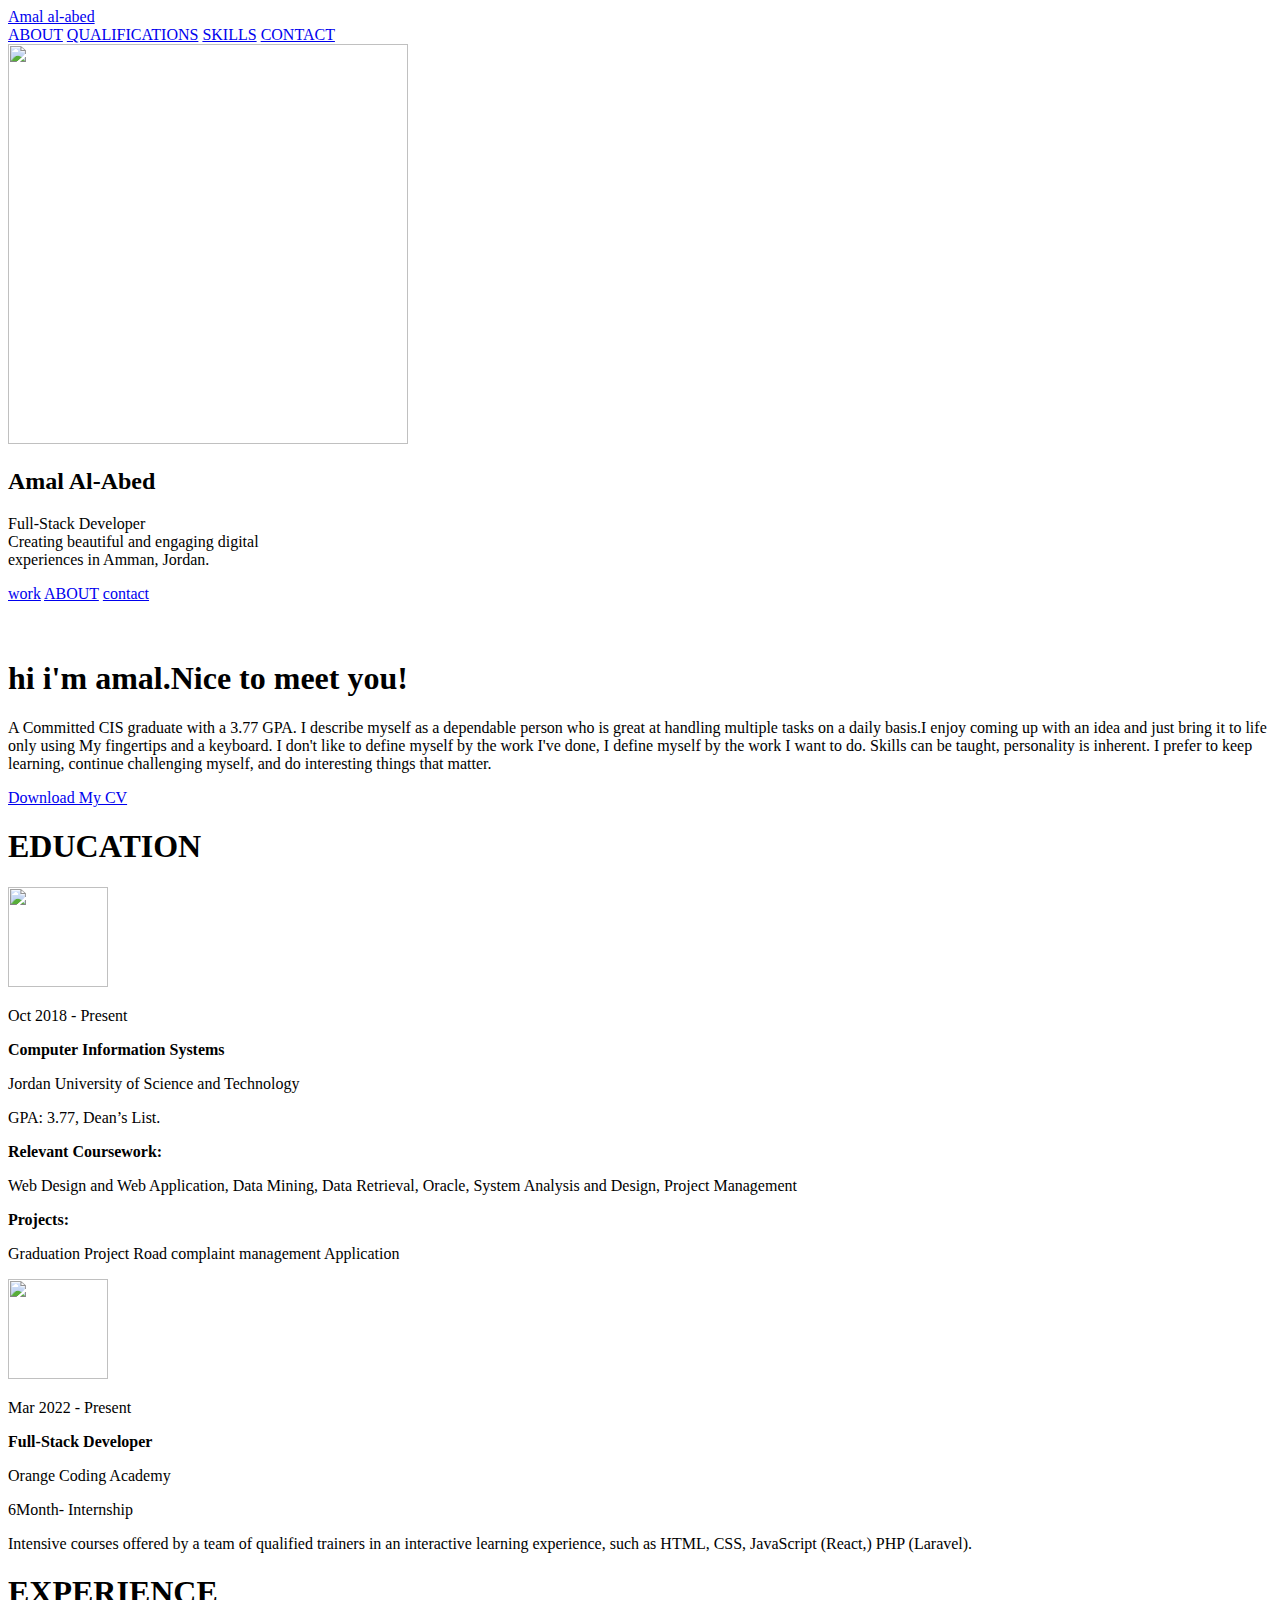
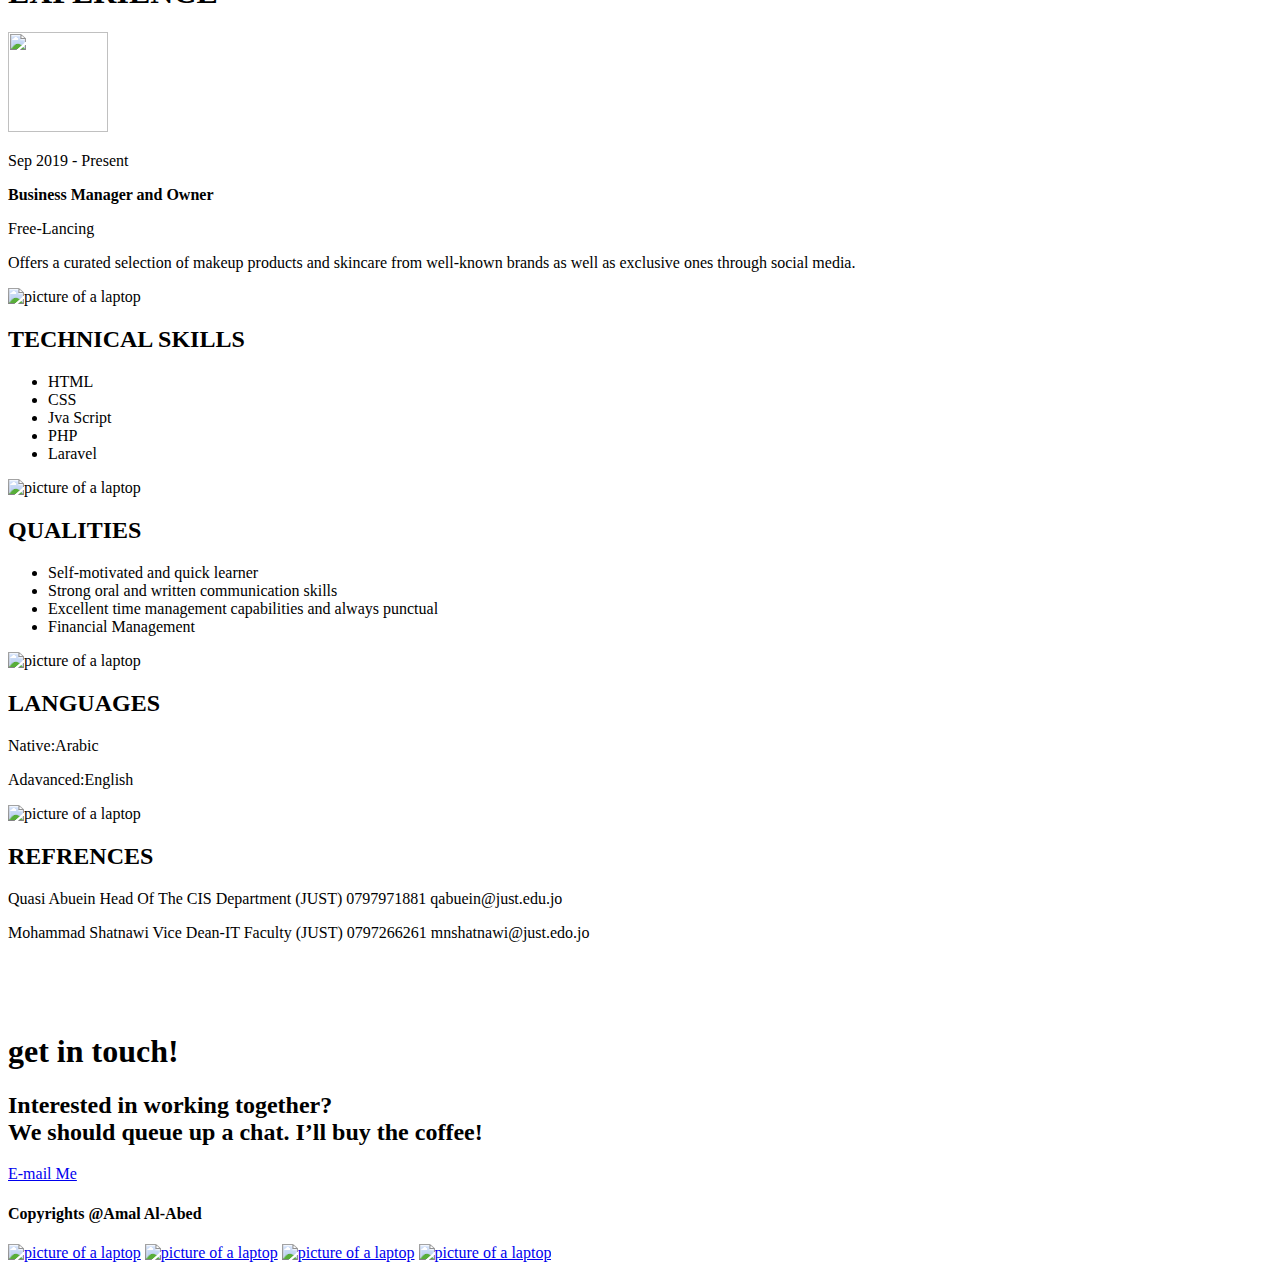
==== index.html @ 12ec0919 "main" ====
<!DOCTYPE html>
<html lang="en">

<head>
    <meta charset="UTF-8">
    <meta http-equiv="X-UA-Compatible" content="IE=edge">
    <meta name="viewport" content="width=device-width, initial-scale=1.0">
    <link rel="stylesheet" href="master.css">
    <title>Amal Al-Abed</title>
    <link rel="stylesheet" href="style.css">

</head>

<body>

    <header>
        <a href="#" class="logo">Amal al-abed</a>
        <nav class="navigation">
            <a href="#about">ABOUT</a>
            <a href="#exp">QUALIFICATIONS</a>
            <a href="#skl">SKILLS</a>
            <a href="#contact">CONTACT</a>
        </nav>
    </header>

    <section class="main">
        <div class="img"><img src="images/image (5).png" width="400px" height="400px">

            <div class="title">
                <h2>Amal Al-Abed</h2>


                <p>Full-Stack Developer <br>
                    Creating beautiful and engaging digital <br>experiences
                    in Amman, Jordan.<br> </p>
            </div>

        </div>
        <div class="heading">
            <div id="list">
                <a href="#exp">work</a>
                <a href="#about">ABOUT</a>
                <a href="#contact">contact</a>
            </div>
        </div>

    </section>

    <br><br>
    <section id="about" class="about">

        <h1>hi i'm amal.Nice to meet you!</h1>
        <p>A Committed CIS graduate with a 3.77 GPA.
            I describe myself as a dependable person who is great at handling multiple tasks on a daily basis.I enjoy
            coming up with an idea and just bring it to life only using My fingertips and a keyboard.
            I don't like to define myself by the work I've done, I define myself by the work I want
            to do. Skills can be taught, personality is inherent. I prefer to keep learning,
            continue challenging myself, and do interesting things that matter.</p>

        <a href="images/Amal Al-Abed CV.pdf">Download My CV</a>

    </section>

    <section id="exp"  class="edu">
        <h1>EDUCATION</h1>
        <div class="section1">


           

            <div class="just">
                <img src="images/242126366_4354082271312437_6381128402262424738_n.png" width="100px" height="100px">
            <P>Oct 2018 - Present</p>
            <p><strong>Computer Information Systems</strong>
            <p>Jordan University of Science and Technology</p>
            <p>GPA: 3.77, Dean’s List.</p>

            <p><strong>Relevant Coursework:</strong></p> <p>Web Design and Web Application, Data Mining, Data Retrieval, Oracle, System Analysis and Design, Project Management</p> <p> <strong>Projects: </strong></p>Graduation Project Road complaint management Application </p>
        </div>

        <div class="just">
            <img src="images/image (8).png" width="100px" height="100px">
            <P>Mar 2022 - Present</p>
            <p><strong>Full-Stack Developer</strong>
            <p>Orange Coding Academy</p>
            <p> 6Month- Internship</p>

            <p>Intensive courses offered by a team of qualified trainers in an interactive learning experience, such as HTML, CSS, JavaScript (React,) PHP (Laravel).</p>
        </div>


            
        </div>
        
        <h1> EXPERIENCE</h1>
        <div class="section2">
            
            <div class="just1">
                <img src="images/amal.JPG" width="100px" height="100px">
                <P>Sep 2019 - Present  </p>
                    <p><strong>Business Manager and Owner  </strong>
                    <p>Free-Lancing</p>
    
                    <p>Offers a curated selection of makeup products and skincare from well-known brands as well as exclusive ones through social media.</p>
            
             
             
        </div>

</div>

    </section>

    <section>
        <div id="skl" class="content">
            <div class="card">
                <div class="icon">
                    <img src="images/technical-support (1).png" width="80px" height="80px" alt="picture of a laptop">
                </div>
                <div class="info">
                    <h2>TECHNICAL SKILLS</h2>

                    <UL>
                        <LI>HTML</LI>
                        <LI>CSS</LI>
                        <LI>Jva Script</LI>
                        <LI>PHP</LI>
                        <LI>Laravel</LI>
                    </UL>
                   
                </div>

            </div>


            <div class="card">
                <div class="icon">
                    <img src="images/logical-thinking.png" width="80px" height="80px" alt="picture of a laptop">
                </div>
                <div class="info">
                    <h2>QUALITIES</h2>
                    <ul class="order">
                        <li>Self-motivated and quick learner </li>
                        <li>Strong oral and written communication skills </li>
                        <li> Excellent time management capabilities and always punctual  </li>
                    <li>Financial Management</li>
                      
                    
                    </ul>
                </div>

            </div>


            <div class="card">
                <div class="icon">
                    <img src="images/logical-thinking.png" width="80px" height="80px" alt="picture of a laptop">
                </div>
                <div class="info">
                    <h2>LANGUAGES</h2>
                   
                     <p>Native:Arabic</p>
                     <p>Adavanced:English</p>
                      
                    
                   
                </div>

            </div>


            <div class="card">
                <div class="icon">
                    <img src="images/teamwork.png" width="80px" height="80px" alt="picture of a laptop">
                </div>
                <div class="info">
                    <h2>REFRENCES</h2>
                    <P>Quasi Abuein 
                        Head Of The CIS Department (JUST) 
                        0797971881 qabuein@just.edu.jo </P>

                        <P>Mohammad Shatnawi
                            Vice Dean-IT Faculty (JUST)
                            0797266261 mnshatnawi@just.edo.jo </P>

                </div>

            </div>

        </div>
    </section>
    <br><br><br>
    <section class="a" id="contact">



        <h1>get in touch!</h1>

        <h2>Interested in working together? <br> We should queue up a chat. I’ll buy the coffee!</h2>

        <a href="mailto:amalabed116@gmail.com">E-mail Me</a>

    </section>
    <footer class="footer">
        <h4 class="footer_title">Copyrights @<span>Amal Al-Abed</span></h4>
        <div class="icons">
            <a href="mailto:amalabed116@gmail.com"> <img src="images/mail.png" width="30px" height="30px"
                    alt="picture of a laptop"></a>
            <a href="https://www.linkedin.com/in/amal-al-abed/"> <img src="images/linkedin.png" width="30px"
                    height="30px" alt="picture of a laptop"></a>
            <a href="https://github.com/AmalAl-Abed"> <img src="images/github.png" width="30px" height="30px"
                    alt="picture of a laptop"></a>
            <a href="https://www.facebook.com/amal.alabed.200/"> <img src="images/facebook.png" width="30px"
                    height="30px" alt="picture of a laptop"></a>
        </div>
    </footer>
</body>

</html>
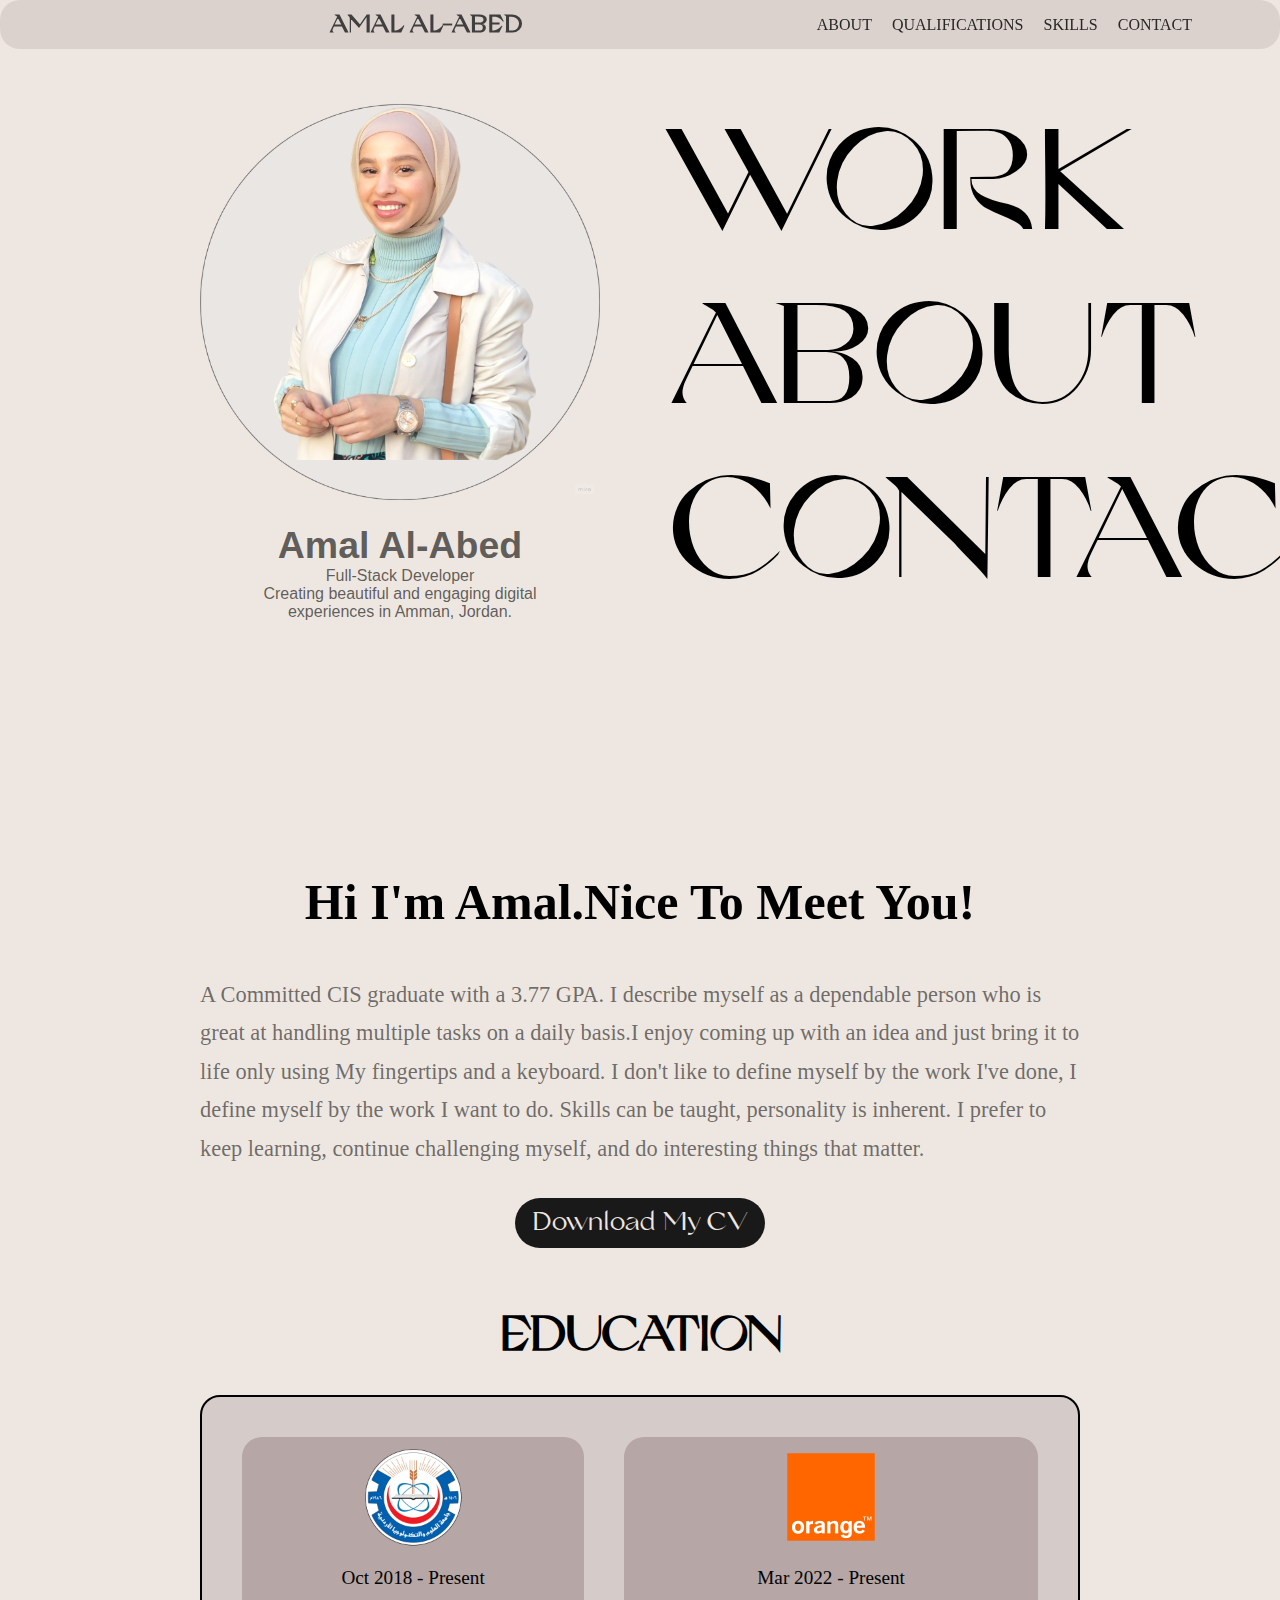
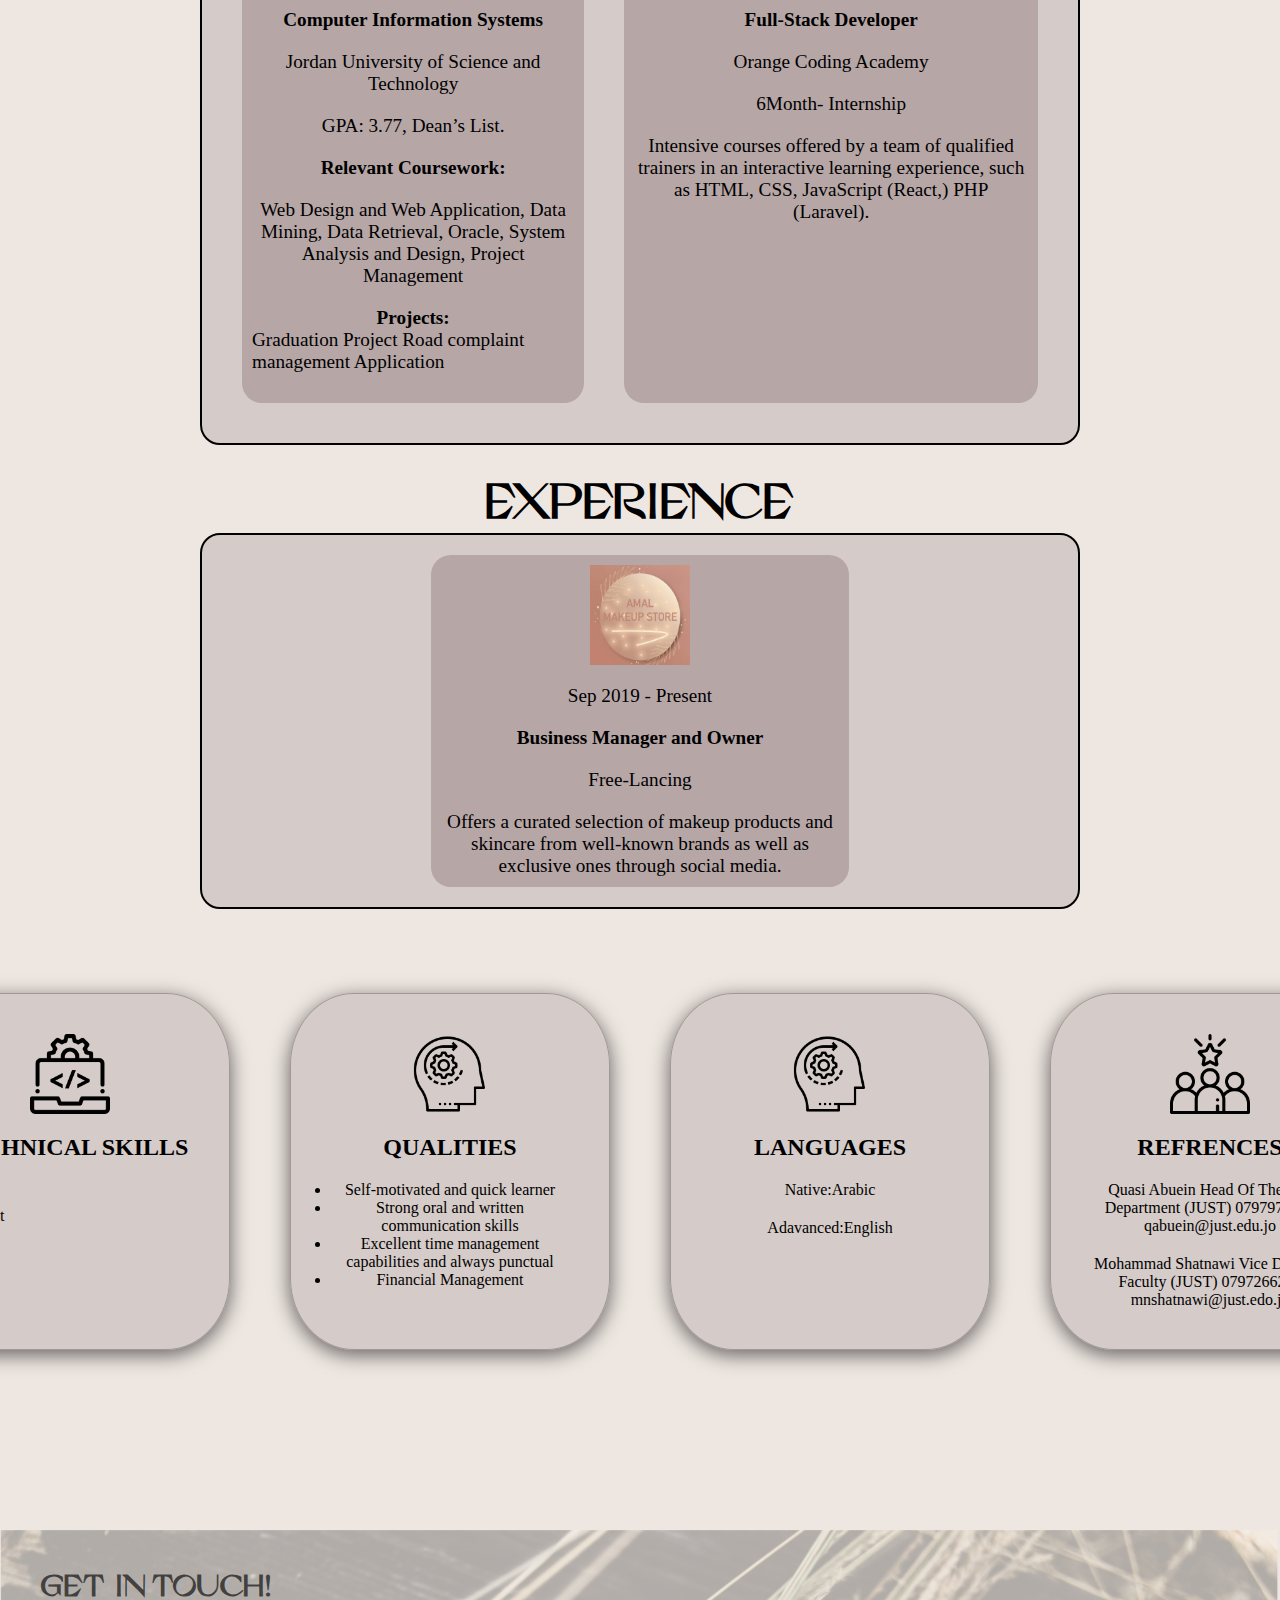
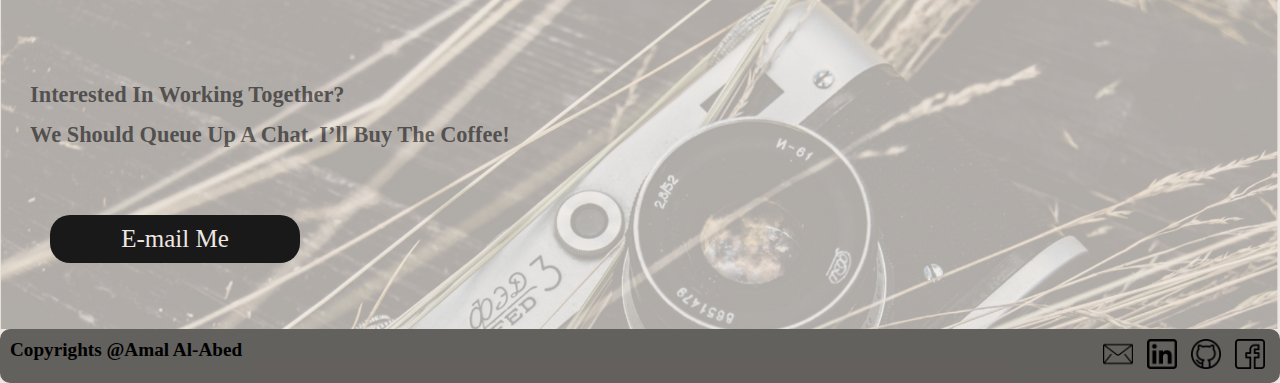
==== commit f7852044: "main" ====
--- a/index.html
+++ b/index.html
@@ -7,7 +7,7 @@
     <meta name="viewport" content="width=device-width, initial-scale=1.0">
     <link rel="stylesheet" href="master.css">
     <title>Amal Al-Abed</title>
-    <link rel="stylesheet" href="style.css">
+    <link rel="stylesheet" href="portfolio/master.css">
 
 </head>
 
@@ -24,7 +24,7 @@
     </header>
 
     <section class="main">
-        <div class="img"><img src="images/image (5).png" width="400px" height="400px">
+        <div class="img"><img src="portfolio/images/image (5).png" width="400px" height="400px">
 
             <div class="title">
                 <h2>Amal Al-Abed</h2>
@@ -57,7 +57,7 @@
             to do. Skills can be taught, personality is inherent. I prefer to keep learning,
             continue challenging myself, and do interesting things that matter.</p>
 
-        <a href="images/Amal Al-Abed CV.pdf">Download My CV</a>
+        <a href="portfolio/images/Amal Al-Abed CV.pdf">Download My CV</a>
 
     </section>
 
@@ -69,7 +69,7 @@
            
 
             <div class="just">
-                <img src="images/242126366_4354082271312437_6381128402262424738_n.png" width="100px" height="100px">
+                <img src="portfolio/images/242126366_4354082271312437_6381128402262424738_n.png" width="100px" height="100px">
             <P>Oct 2018 - Present</p>
             <p><strong>Computer Information Systems</strong>
             <p>Jordan University of Science and Technology</p>
@@ -79,7 +79,7 @@
         </div>
 
         <div class="just">
-            <img src="images/image (8).png" width="100px" height="100px">
+            <img src="portfolio/images/image (8).png" width="100px" height="100px">
             <P>Mar 2022 - Present</p>
             <p><strong>Full-Stack Developer</strong>
             <p>Orange Coding Academy</p>
@@ -96,7 +96,7 @@
         <div class="section2">
             
             <div class="just1">
-                <img src="images/amal.JPG" width="100px" height="100px">
+                <img src="portfolio/images/amal.JPG" width="100px" height="100px">
                 <P>Sep 2019 - Present  </p>
                     <p><strong>Business Manager and Owner  </strong>
                     <p>Free-Lancing</p>
@@ -115,7 +115,7 @@
         <div id="skl" class="content">
             <div class="card">
                 <div class="icon">
-                    <img src="images/technical-support (1).png" width="80px" height="80px" alt="picture of a laptop">
+                    <img src="portfolio/images/technical-support (1).png" width="80px" height="80px" alt="picture of a laptop">
                 </div>
                 <div class="info">
                     <h2>TECHNICAL SKILLS</h2>
@@ -135,7 +135,7 @@
 
             <div class="card">
                 <div class="icon">
-                    <img src="images/logical-thinking.png" width="80px" height="80px" alt="picture of a laptop">
+                    <img src="portfolio/images/logical-thinking.png" width="80px" height="80px" alt="picture of a laptop">
                 </div>
                 <div class="info">
                     <h2>QUALITIES</h2>
@@ -154,7 +154,7 @@
 
             <div class="card">
                 <div class="icon">
-                    <img src="images/logical-thinking.png" width="80px" height="80px" alt="picture of a laptop">
+                    <img src="portfolio/images/logical-thinking.png" width="80px" height="80px" alt="picture of a laptop">
                 </div>
                 <div class="info">
                     <h2>LANGUAGES</h2>
@@ -171,7 +171,7 @@
 
             <div class="card">
                 <div class="icon">
-                    <img src="images/teamwork.png" width="80px" height="80px" alt="picture of a laptop">
+                    <img src="portfolio/images/teamwork.png" width="80px" height="80px" alt="picture of a laptop">
                 </div>
                 <div class="info">
                     <h2>REFRENCES</h2>
@@ -204,13 +204,13 @@
     <footer class="footer">
         <h4 class="footer_title">Copyrights @<span>Amal Al-Abed</span></h4>
         <div class="icons">
-            <a href="mailto:amalabed116@gmail.com"> <img src="images/mail.png" width="30px" height="30px"
+            <a href="mailto:amalabed116@gmail.com"> <img src="portfolio/images/mail.png" width="30px" height="30px"
                     alt="picture of a laptop"></a>
-            <a href="https://www.linkedin.com/in/amal-al-abed/"> <img src="images/linkedin.png" width="30px"
+            <a href="https://www.linkedin.com/in/amal-al-abed/"> <img src="portfolio/images/linkedin.png" width="30px"
                     height="30px" alt="picture of a laptop"></a>
-            <a href="https://github.com/AmalAl-Abed"> <img src="images/github.png" width="30px" height="30px"
+            <a href="https://github.com/AmalAl-Abed"> <img src="portfolio/images/github.png" width="30px" height="30px"
                     alt="picture of a laptop"></a>
-            <a href="https://www.facebook.com/amal.alabed.200/"> <img src="images/facebook.png" width="30px"
+            <a href="https://www.facebook.com/amal.alabed.200/"> <img src="portfolio/images/facebook.png" width="30px"
                     height="30px" alt="picture of a laptop"></a>
         </div>
     </footer>
--- a/portfolio/master.css
+++ b/portfolio/master.css
@@ -0,0 +1,528 @@
+@font-face {
+    font-family: 'grandslangroman';
+    src: url('fonts/grandslang-roman-webfont.woff') format('woff2'),
+         url('fonts/grandslang-roman-webfont.woff2') format('woff');
+    font-weight: normal;
+    font-style: normal;
+
+}
+
+*{
+    box-sizing:  border-box;
+    margin: 0;
+    padding: 0;
+    scroll-behavior: smooth;
+}
+body{
+   background-color: #eee7e1;
+}
+
+header{
+    background-color: hsl(0deg 11% 57% / 21%);
+    width: 100%;
+    position: fixed;
+    z-index: 3;
+    display: flex;
+    align-items: center;
+    padding: 10px 30px;
+    border-radius: 20px;
+    text-decoration: none;
+    justify-content: space-between;
+}
+
+.logo{
+    font-size: 1.5em;
+    text-transform: uppercase;
+    text-decoration: none;
+    font-family:'grandslangroman', sans-serif;
+    color:rgb(63, 63, 63); 
+    letter-spacing: 1px;
+    font-weight: 800;
+    padding-left: 300px;
+
+}
+ nav{
+     padding-right: 50px;
+ }
+
+.navigation a{
+    color: rgb(39, 39, 39);
+text-decoration: none;
+padding:0px 8px;
+}
+
+.navigation a:hover{
+    text-decoration: underline;
+    background-color: #b6a6a6;
+    border-radius: 30px;
+    font-weight: 900;
+
+}
+section{
+    padding:100px 200px ;
+}
+.main{
+   
+    display: grid;
+    grid-template-columns: auto auto;
+    gap: 70px;
+}
+
+.img{
+   width: 50%;
+}
+
+.img span{
+font-size: .9rem;
+}
+
+.heading{
+    width: 50%;
+    
+}
+
+.heading a{ 
+    list-style-type: none;
+    font-family: 'grandslangroman', sans-serif;
+    text-transform: uppercase;
+    font-size: 9rem;
+    text-decoration: none;
+    
+}
+
+.heading a{
+    position: relative;
+    transition: left 2s;
+    transition: font-style 2s;
+    
+}
+
+.heading a:hover{
+font-style: italic;
+font-size: 350ms;
+transform: perspective(4);
+left: 40px;
+
+}
+
+.heading a{
+    color: black;
+    text-decoration: none ;
+}
+
+.title p{
+    font-size: 1rem;}
+.title {
+    display: flex;
+    margin-top: 20px;
+    flex-direction: column;
+    text-align: center;
+    justify-content: center;
+    align-items: center;
+    font-size: 25px;
+    font-family: 'Lucida Sans', 'Lucida Sans Regular', 'Lucida Grande', 'Lucida Sans Unicode', Geneva, Verdana, sans-serif;
+ 
+  color: #0000009e;
+width: 400px;
+
+}
+
+
+
+
+.about{
+    display: grid;
+    grid-template-columns: auto;
+    align-content: center;
+    row-gap: 30px;
+}
+
+.about h1{
+    font-size: 50px;
+    text-transform: capitalize;
+    display: flex;
+    justify-content: center;
+    align-items: center;
+    padding: 15px;
+    
+}
+
+.about p {
+
+    font-size: 1.4rem;
+    line-height: 2.4rem;
+    color: rgba(0, 0, 0, 0.555);
+    
+}
+.about a {
+    font-size: 20px;
+    text-align: center;
+    justify-content: center;
+    display: flex;
+    align-items: center;
+    left: -1px;
+    line-height: 2rem;
+}
+
+.about a{
+    background-color: rgb(255, 127, 217);
+    border-radius: 50px;
+    background-color: #1a1919;
+    text-decoration: none;
+    text-align: center;
+    width: 250px;
+    height: 50px;
+    transition:  250ms ease-in-out;
+    color: #eee7e1;
+    font-size: 25px;
+    font-weight: 400;
+    letter-spacing: 1px;
+    font-family: 'grandslangroman', sans-serif;
+  margin: auto;
+ 
+  
+}
+.about a:hover {
+    width: 300px;
+    text-decoration: none;
+    background-color: #0000003f;
+    color:black;
+    transform: scalex(1.2);
+}
+
+.edu{
+    display: flex;
+    flex-direction: column;
+    justify-content: center;
+    height: 70em;
+}
+.edu h1{
+font-size: 3em;
+text-align: center;
+font-family: 'grandslangroman', sans-serif;
+}
+.section1{
+display: flex;
+flex-direction: row;
+justify-content: center;
+border: 2px black solid;
+background-color: #bbadad7d;
+border-radius: 20px;
+padding: 20px;
+margin: 30px 0;
+
+}
+.section2{
+    width: 100%;
+    display: flex;
+    flex-direction: row;
+    justify-content: center;
+    align-items: center;
+    border: 2px black solid;
+    background-color: #bbadad7d;
+    border-radius: 20px;
+    padding: 20px;
+}
+
+.just {
+    font-size: 1.2rem;
+    display: flex;
+    flex-direction: column;
+    align-items: center;
+   
+    background-color:#b6a6a6;
+    border-radius: 20px;
+    padding: 10px;
+
+}
+.just1{
+    font-size: 1.2rem;
+    display: flex;
+    flex-direction: column;
+    align-items: center;
+   width: 50%;
+    background-color: #b6a6a6;
+    border-radius: 20px;
+    padding: 10px;
+
+}
+
+.just1 p,.just p{
+    text-align: center;
+    margin-top: 20px;
+}
+
+.section1 div{
+    margin: 20px;
+}
+
+.content{
+
+  display: grid;
+  grid-template-columns: auto auto auto auto;
+  gap: 10px 10px ;
+  justify-content: center;
+
+}
+
+.card{
+    width: 20rem;
+    border-radius: 20%;
+    box-shadow: 0 5px 20px rgb(100, 97, 97);
+    padding: 30px;
+    margin: 25px;
+    background-color:#bbadad7d;
+    border:#0000003f 1px solid ;
+    
+}
+
+
+.icon, .info h2, .info p , .order {
+    display: flex;
+    justify-content: center;
+align-items: center;
+padding: 10px;
+text-align: center;
+}
+.order {
+    display: inline-block;
+}
+
+ .card:hover
+ {
+     transform: scale(1.1);
+ }
+ 
+
+.a{ 
+    padding: 0;
+    display: flex;
+    flex-direction: column;
+    background-image:url("images/image\ \(7\).png");
+     height:400px;
+    background-size:cover;
+    padding: 0%;
+   
+}
+
+.a h1{
+    color:   #000000a4;
+    margin: 20px;
+    padding: 20px;
+    font-size: 30px;
+    font-family: 'grandslangroman', sans-serif;
+    text-transform: uppercase;
+  
+}
+
+.a h2{
+    display: inline-block;
+    margin: 10px;
+    padding: 20px;
+    font-size: 1.4rem;
+   color: #0000008e;
+    line-height: 2.5rem;
+    text-transform: capitalize;
+}
+
+
+.a a{
+  
+    margin-left: 50px;
+    background-color: rgb(255, 127, 217);
+    border-radius: 20px;
+    background-color: #1a1919;
+    text-decoration: none;
+    text-align: center;
+    margin-top: 30px;
+    padding: 10px;
+    transition: padding 250ms ease-in-out;
+    color: #eee7e1;
+    font-size: 25px;
+    font-weight: 400;
+    width: 250px;
+
+}
+.a a:hover {
+    padding-right: 50px;
+    padding-left: 50px;
+    text-decoration: none;
+    background-color: #f5e1e1;
+    color:black;
+    transform: scale(1.3);
+}
+
+.footer{
+    background-color:  rgba(12, 11, 11, 0.61);
+    display:flex ;
+    justify-content:space-between;
+    border-radius: 10px;
+    padding: 10px;
+ 
+}
+.footer h4{
+    text-align: left;
+    color: #000000; 
+    justify-content: left;
+    font-size: 1.2rem;
+}
+
+.icons a{
+  margin: 5px;
+}
+
+
+
+@media screen and (max-width:767px){
+
+    .main{
+        padding: 0;
+        grid-template-columns: auto;
+    }
+.header{
+    flex-wrap: wrap;
+}
+.logo{
+    padding-left: 25px;
+    font-size:1em;
+}
+.title h2{
+    margin-bottom: 10px;
+}
+.img img{
+ width: 250px;
+ height: 250px;
+ margin: 80px;
+ 
+}
+#list{
+    display: flex;
+    flex-direction: column;
+    justify-content: center;
+    align-items: center;
+    width: 400px;
+}
+
+.about p{
+    font-size:1.1em;
+    padding: 8px;
+}
+.about h1{
+    font-size:30px;
+}
+.navigation a{
+    padding: 0;
+    font-size:.6em;
+}
+  section{
+      padding: 0;
+  }
+    .heading a{
+        font-size: 4rem;
+    }
+    .content{
+    display: grid;
+    grid-template-columns: auto;
+    justify-content: start;
+
+   
+}
+.section1,.section2{
+    flex-direction: column;
+    align-items: center;
+    width: 100%;
+    padding: 0;
+}
+
+.edu{
+height: 100em;
+}
+.just1{
+    width: 100%;
+}
+}
+
+
+
+@media (min-width: 768px) and (max-width: 1023px) {
+    .main{
+        grid-template-columns: auto;
+ 
+    }
+
+    .heading a{
+        font-size: 6rem;
+    }
+  .order{
+      margin: auto;
+  }
+    .heading a{
+        font-size: 6rem;
+    }
+    .about h1{
+        font-size:30px;
+    }
+    .about p{
+        font-size:1.1em;
+        padding: 8px;
+    }
+      
+    .navigation a{
+        padding: 0;
+        font-size:1em;
+    }
+    .logo{
+        padding-left: 50px;
+    }
+    .content{
+        display: grid;
+        grid-template-columns: auto auto;
+        
+    }
+    .section1,.section2{
+        flex-direction: column;
+        align-items: center;
+        width: 100%;
+        padding: 0;
+    }
+    
+    .edu{
+    height: 100em;
+    }
+  }
+
+  @media (min-width: 1024px) and (max-width: 1044px) {
+    .main{
+        grid-template-columns: auto;
+    
+    }
+
+  .order{
+      margin: auto;
+  }
+    .heading a{
+        font-size: 8rem;
+        
+    }
+      
+    .content{
+        display: grid;
+        grid-template-columns: auto auto;
+        
+    }
+    .section1,.section2{
+        flex-direction: column;
+        align-items: center;
+        width: 100%;
+        padding: 0;
+    }
+    
+    .edu{
+    height: 90em;
+    }
+  }
+
+
+
+
+
